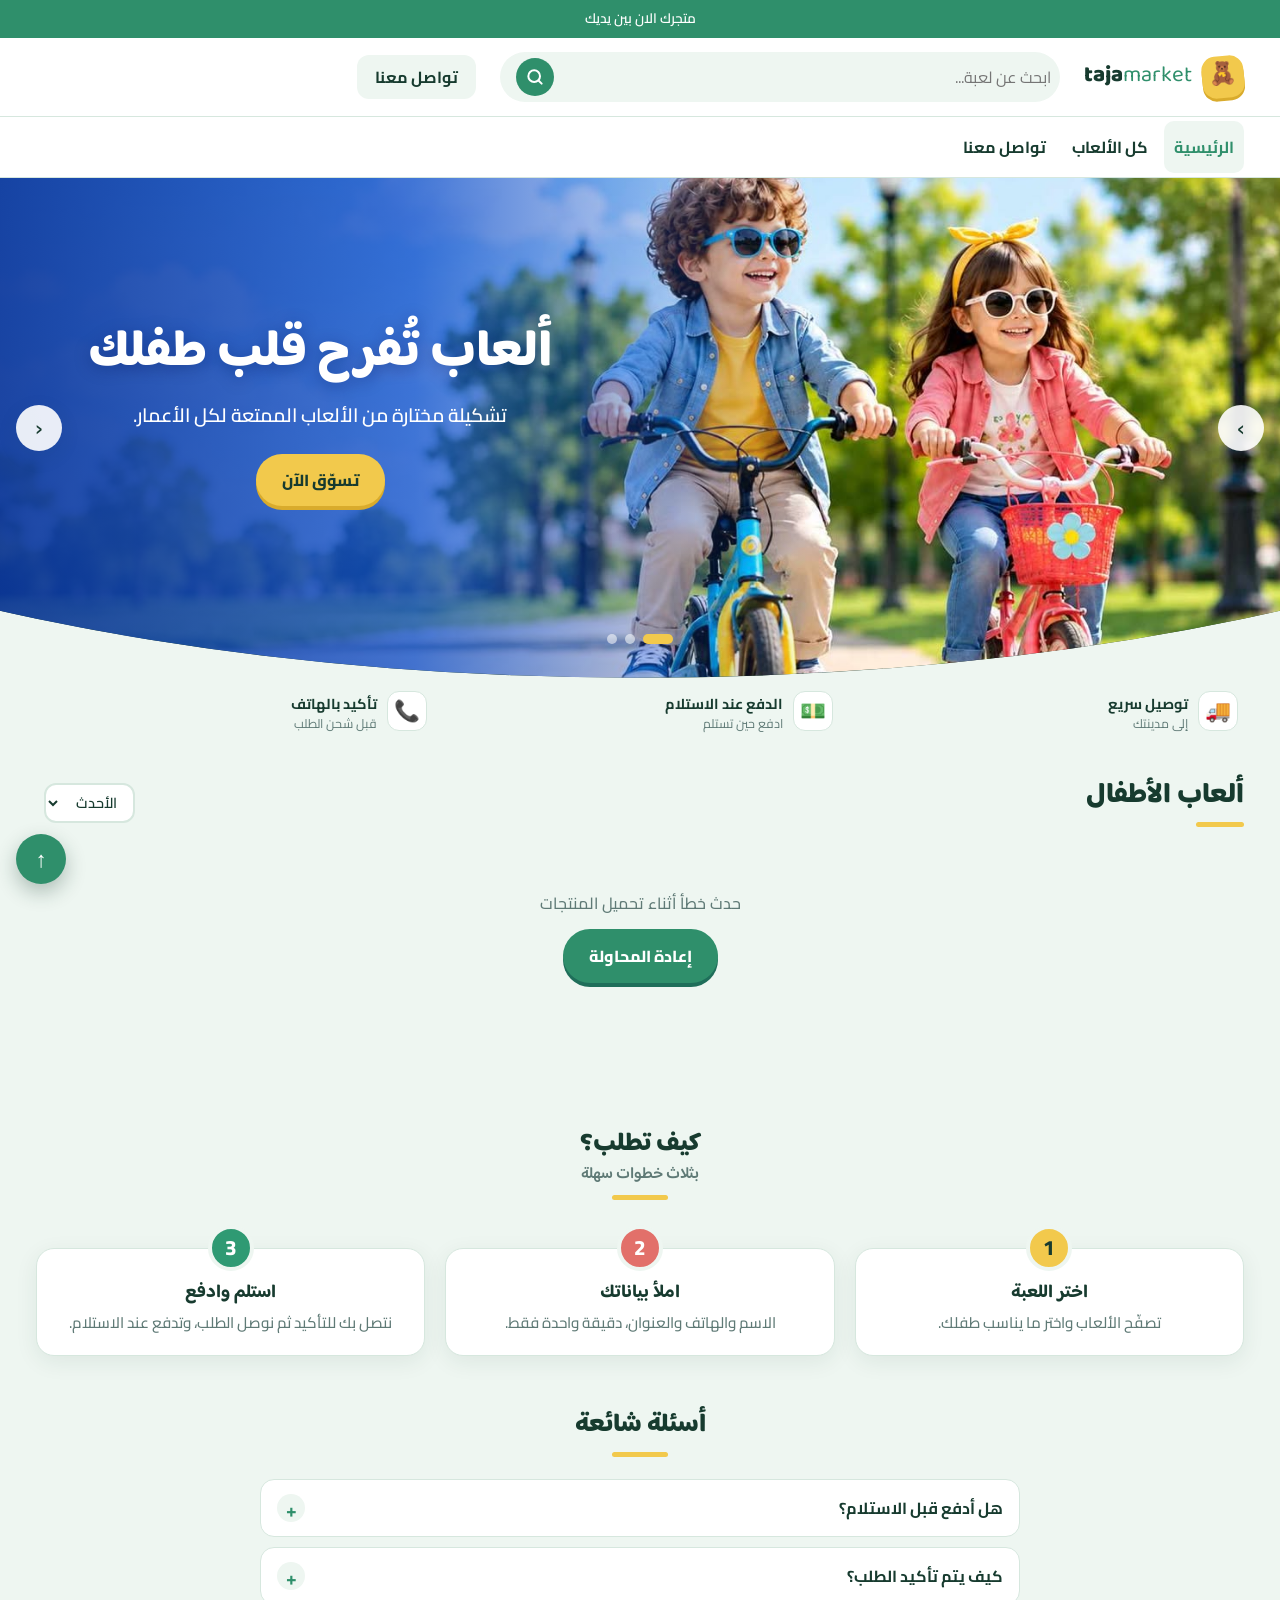
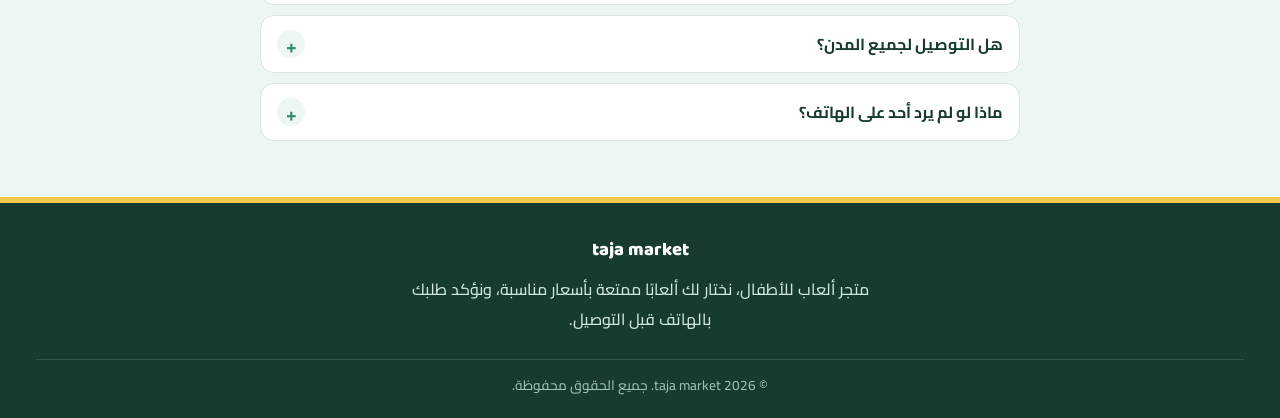
==== taja-market/index.html @ fe3f97b3 "Initial commit" ====
<!DOCTYPE html>
<html lang="ar" dir="rtl">
<head>
  <meta charset="UTF-8">
  <meta name="viewport" content="width=device-width, initial-scale=1, viewport-fit=cover">
  <meta name="theme-color" content="#2f8f6b">
  <link rel="preconnect" href="https://script.google.com">
  <link rel="preconnect" href="https://lh3.googleusercontent.com" crossorigin>
  <link rel="preconnect" href="https://fonts.googleapis.com">
  <link rel="preconnect" href="https://fonts.gstatic.com" crossorigin>
  <link rel="stylesheet" href="https://fonts.googleapis.com/css2?family=Cairo:wght@400;600;700;800&family=Baloo+Bhaijaan+2:wght@500;600;700;800&display=swap">
  <link rel="stylesheet" href="style.css">
  <title>taja market | متجر ألعاب الأطفال، الدفع عند الاستلام</title>
  <meta name="description" content="ألعاب أطفال مختارة بأسعار مناسبة، توصيل لجميع المدن والدفع عند الاستلام مع تأكيد الطلب بالهاتف.">
  <meta property="og:title" content="taja market | متجر ألعاب الأطفال">
  <meta property="og:description" content="ألعاب ممتعة لكل الأعمار، توصيل لجميع المدن والدفع عند الاستلام.">
  <meta property="og:type" content="website">
  <link rel="icon" href="data:image/svg+xml,%3Csvg xmlns=%27http://www.w3.org/2000/svg%27 viewBox=%270 0 100 100%27%3E%3Ctext y=%27.9em%27 font-size=%2790%27%3E🧸%3C/text%3E%3C/svg%3E">
</head>
<body class="">
  <div class="promo">متجرك الان بين يديك </div>
  <header class="site-header" id="siteHeader">
    <div class="wrap hrow">
      <a class="brand" href="index.html" aria-label="taja market"><span class="brand-logo" aria-hidden="true">🧸</span><span dir="ltr">taja<b>market</b></span></a>
      <form class="search" id="searchForm" role="search">
        <input type="search" id="searchInput" placeholder="ابحث عن لعبة..." aria-label="البحث عن لعبة" autocomplete="off" enterkeyhint="search">
        <button type="submit" aria-label="بحث"><svg viewBox="0 0 24 24" width="20" height="20" fill="none" stroke="currentColor" stroke-width="2.4" stroke-linecap="round"><circle cx="11" cy="11" r="7"/><path d="m20 20-3.5-3.5"/></svg></button>
      </form>
      <div class="hactions">
        <a class="hbtn" href="#contact">تواصل معنا</a>
        <button type="button" class="icon-btn" id="menuToggle" aria-label="القائمة" aria-expanded="false" aria-controls="mainNav">☰</button>
      </div>
    </div>
    <nav class="main-nav" id="mainNav" aria-label="القائمة الرئيسية"><div class="wrap">
      <a href="index.html" class="active">الرئيسية</a><a href="index.html#products">كل الألعاب</a><a href="#contact">تواصل معنا</a>
    </div></nav>
  </header>

  <main>
    <section class="slider" id="heroSlider" aria-roledescription="carousel" aria-label="عروض المتجر">
      <article class="slide photo on"><div class="s-bg" style="--g:linear-gradient(160deg,#0e50cb,#1588fb);--img:url('images/slide-1.jpg');--pos:68% 8%"></div>
        <div class="wrap s-body"><h2>ألعاب تُفرح قلب طفلك</h2><p>تشكيلة مختارة من الألعاب الممتعة لكل الأعمار.</p><a class="btn btn-main" href="#products">تسوّق الآن</a></div></article>
      <article class="slide photo"><div class="s-bg" style="--g:linear-gradient(135deg,#0e50cb,#1588fb);--img:url('images/slide-2.jpg');--pos:68% 8%"></div>
        <div class="wrap s-body"><h2>ألعاب بأسعار مناسبة</h2><p>اختر لعبتك المفضلة واطلبها بسهولة قبل نفاد الكمية.</p><a class="btn btn-main" href="#products">اكتشف الألعاب</a></div></article>
      <article class="slide photo"><div class="s-bg" style="--g:linear-gradient(135deg,#1f378d,#0e50cb);--img:url('images/slide-3.jpg');--pos:68% 8%"></div>
        <div class="wrap s-body"><h2>اطلب بسهولة وادفع عند الاستلام</h2><p>نتصل بك لتأكيد الطلب ثم نوصله إلى بابك.</p><a class="btn btn-main" href="#products">ابدأ الطلب</a></div></article>
      <button type="button" class="s-arrow s-next" aria-label="التالي">‹</button>
      <button type="button" class="s-arrow s-prev" aria-label="السابق">›</button>
      <div class="s-dots"></div><div class="s-bar"><span></span></div>
    </section>

    <section class="trust three"><div class="wrap">
      <div class="trust-i"><span>🚚</span><div>توصيل سريع<small>إلى مدينتك</small></div></div>
      <div class="trust-i"><span>💵</span><div>الدفع عند الاستلام<small>ادفع حين تستلم</small></div></div>
      <div class="trust-i"><span>📞</span><div>تأكيد بالهاتف<small>قبل شحن الطلب</small></div></div>
    </div></section>

    <section class="shop" id="products"><div class="wrap">
      <div class="shop-head">
        <h2>ألعاب الأطفال</h2>
        <div class="tools">
          <select class="sort" id="sortSel" aria-label="الترتيب"><option value="new">الأحدث</option><option value="low">الأرخص</option><option value="high">الأغلى</option></select>
          <span class="count" id="shopCount"></span>
        </div>
      </div>
      <div class="grid" id="shopGrid" aria-live="polite"></div>
      <div class="state" id="shopState" hidden></div>
      <div class="more" id="shopMore" hidden><button type="button" class="btn btn-ghost" id="moreBtn">عرض المزيد</button></div>
      <noscript><p class="state">يرجى تفعيل JavaScript لعرض المنتجات.</p></noscript>
    </div></section>

    <section class="how"><div class="wrap">
      <h2 class="sec-title fun">كيف تطلب؟ <span>بثلاث خطوات سهلة</span></h2>
      <div class="how-grid">
        <div class="how-i"><b>1</b><h3 class="fun">اختر اللعبة</h3><p>تصفّح الألعاب واختر ما يناسب طفلك.</p></div>
        <div class="how-i"><b>2</b><h3 class="fun">املأ بياناتك</h3><p>الاسم والهاتف والعنوان، دقيقة واحدة فقط.</p></div>
        <div class="how-i"><b>3</b><h3 class="fun">استلم وادفع</h3><p>نتصل بك للتأكيد ثم نوصل الطلب، وتدفع عند الاستلام.</p></div>
      </div>
    </div></section>

    <section class="faq"><div class="wrap">
      <h2 class="sec-title fun">أسئلة شائعة</h2>
      <div class="faq-list">
        <details><summary>هل أدفع قبل الاستلام؟</summary><p>لا، الدفع يكون عند الاستلام فقط.</p></details>
        <details><summary>كيف يتم تأكيد الطلب؟</summary><p>نتصل بك على رقم الهاتف الذي أدخلته لتأكيد الطلب والعنوان قبل الشحن.</p></details>
        <details><summary>هل التوصيل لجميع المدن؟</summary><p>نعم، نوصل إلى جميع المدن. أدخل مدينتك وعنوانك بوضوح عند الطلب.</p></details>
        <details><summary>ماذا لو لم يرد أحد على الهاتف؟</summary><p>تأكد أن رقمك صحيح وأن هاتفك متاح بعد الطلب، فلا نشحن إلا بعد التأكيد.</p></details>
      </div>
    </div></section>
  </main>

  <footer class="site-footer" id="contact">
    <div class="wrap">
      <div class="f-brand"><h3 class="ftitle" dir="ltr">taja market</h3><p>متجر ألعاب للأطفال، نختار لك ألعابًا ممتعة بأسعار مناسبة، ونؤكد طلبك بالهاتف قبل التوصيل.</p></div>
      <div class="social-bar"><h3 class="ftitle">تابعنا</h3><div class="socials">
        <a data-social="facebook" href="#">فيسبوك</a><a data-social="tiktok" href="#">تيك توك</a><a data-social="instagram" href="#">إنستغرام</a><a data-social="whatsapp" href="#">واتساب</a>
      </div></div>
      <p class="copy">© <span id="year">2026</span> taja market. جميع الحقوق محفوظة.</p>
    </div>
  </footer>

  <script src="script.js" defer></script>
  <script src="index.js" defer></script>
</body>
</html>
---- taja-market/style.css ----
/* taja market — متجر ألعاب أطفال | style.css (ملف واحد للمتجر) */
:root{--ink:#173b2f;--muted:#5f7a76;--blue:#2f8f6b;--blue-d:#1f6e5a;--yellow:#f2c94c;--yellow-d:#d9ab2c;--coral:#e2706a;--mint:#2f9a73;--bg:#eef6f1;--line:#d6e7de;--r:18px;--sh:0 6px 22px rgba(23,59,47,.08)}
*,*::before,*::after{box-sizing:border-box}
html{-webkit-text-size-adjust:100%;scroll-behavior:smooth}
body{margin:0;font-family:"Cairo","Tajawal","Segoe UI",Tahoma,Arial,sans-serif;font-weight:500;line-height:1.75;color:var(--ink);background:var(--bg);overflow-x:hidden;-webkit-tap-highlight-color:transparent}
[hidden]{display:none!important}
a{color:inherit;text-decoration:none}
img{max-width:100%}
button,input,select,textarea{font-family:inherit}
h1,h2,h3{margin:0;line-height:1.35}
:focus-visible{outline:3px solid var(--blue);outline-offset:2px}
.wrap{width:100%;max-width:1240px;margin:0 auto;padding:0 max(16px,env(safe-area-inset-right)) 0 max(16px,env(safe-area-inset-left))}

/* أزرار */
.btn{display:inline-flex;align-items:center;justify-content:center;gap:6px;min-height:48px;padding:10px 24px;border:2px solid transparent;border-radius:14px;font-size:1rem;font-weight:800;cursor:pointer;transition:background .2s,transform .1s,box-shadow .2s,color .2s}
.btn:active{transform:scale(.98)}
.btn:disabled{opacity:.6;cursor:not-allowed}
.btn-main{background:var(--yellow);color:var(--ink);box-shadow:0 4px 0 var(--yellow-d)}
.btn-main:hover:not(:disabled){background:#f6d56b}
.btn-blue{background:var(--blue);color:#fff;box-shadow:0 4px 0 var(--blue-d)}
.btn-ghost{background:#fff;color:var(--ink);border-color:var(--line)}
.btn-ghost:hover{border-color:var(--blue);color:var(--blue)}

/* شريط الإعلان + الهيدر */
.promo{background:var(--blue);color:#fff;text-align:center;font-size:.85rem;font-weight:600;padding:7px 12px}
.site-header{position:sticky;top:0;z-index:50;background:#fff;border-bottom:1px solid var(--line);transition:box-shadow .3s}
.site-header.scrolled{box-shadow:0 8px 24px rgba(23,59,47,.1)}
.hrow{display:flex;flex-wrap:wrap;align-items:center;gap:10px;padding-top:10px;padding-bottom:10px}
.brand{display:flex;align-items:center;gap:10px;font-weight:800;font-size:1.4rem;letter-spacing:-.3px}
.brand-logo{display:grid;place-items:center;width:42px;height:42px;border-radius:14px;background:var(--yellow);color:var(--ink);font-size:1.4rem;box-shadow:0 3px 0 var(--yellow-d);transform:rotate(-6deg)}
.brand b{font-weight:400;color:var(--blue)}
.hactions{display:flex;gap:8px;margin-inline-start:auto}
.icon-btn{width:44px;height:44px;border:1px solid var(--line);border-radius:12px;background:#fff;font-size:1.3rem;color:var(--ink);cursor:pointer}
.hbtn{display:none;align-items:center;min-height:44px;padding:0 18px;border-radius:12px;background:var(--bg);font-weight:700}
.hbtn:hover{background:#dcefe4}
.search{order:3;flex:1 1 100%;display:flex;align-items:center;background:var(--bg);border:2px solid transparent;border-radius:999px;padding:0 5px 0 14px;transition:border-color .2s,background .2s}
.search:focus-within{background:#fff;border-color:var(--blue)}
.search input{flex:1;min-width:0;min-height:46px;border:0;background:none;outline:0;font-size:16px;color:var(--ink)}
.search button{flex:none;width:38px;height:38px;border:0;border-radius:50%;background:var(--blue);color:#fff;cursor:pointer;display:grid;place-items:center}
.main-nav{position:absolute;top:100%;right:0;left:0;background:#fff;border-bottom:1px solid var(--line);box-shadow:0 14px 24px rgba(23,59,47,.1);opacity:0;visibility:hidden;transform:translateY(-8px);transition:opacity .2s,transform .2s,visibility .2s}
.main-nav.open{opacity:1;visibility:visible;transform:none}
.main-nav .wrap{display:flex;flex-direction:column;padding-top:8px;padding-bottom:12px}
.main-nav a{padding:12px 10px;font-weight:700;border-radius:10px}
.main-nav a:hover,.main-nav a.active{background:var(--bg);color:var(--blue)}

/* السلايدر */
.slider{position:relative;height:clamp(300px,52vw,500px);overflow:hidden;background:var(--ink);isolation:isolate}
.slide{position:absolute;inset:0;opacity:0;visibility:hidden;transition:opacity .9s,visibility .9s}
.slide.on{opacity:1;visibility:visible;z-index:1}
.s-bg{position:absolute;inset:0;background:var(--img),var(--g);background-size:cover;background-position:var(--pos,center)}
.slide.on .s-bg{animation:zoom 7s ease-out forwards}
@keyframes zoom{from{transform:scale(1)}to{transform:scale(1.1)}}
.s-bg::after{content:"";position:absolute;inset:0;background:radial-gradient(circle at 12% 20%,rgba(255,255,255,.25) 0 60px,transparent 61px),radial-gradient(circle at 85% 75%,rgba(255,255,255,.18) 0 110px,transparent 111px),radial-gradient(circle at 70% 18%,rgba(255,255,255,.2) 0 36px,transparent 37px)}
.s-body{position:relative;z-index:2;height:100%;display:flex;flex-direction:column;justify-content:center;align-items:flex-start;color:#fff}
.s-body h2{font-size:clamp(1.7rem,5vw,3.2rem);font-weight:800;max-width:15ch;text-shadow:0 3px 14px rgba(0,0,0,.18)}
.s-body p{margin:10px 0 22px;font-size:clamp(1rem,2vw,1.2rem);max-width:40ch}
.s-body>*{opacity:0;transform:translateY(24px)}
.slide.on .s-body>*{animation:rise .8s cubic-bezier(.2,.7,.2,1) forwards}
.slide.on .s-body>:nth-child(2){animation-delay:.15s}.slide.on .s-body>:nth-child(3){animation-delay:.3s}
@keyframes rise{to{opacity:1;transform:none}}
.s-arrow{position:absolute;top:50%;z-index:5;transform:translateY(-50%);width:46px;height:46px;border-radius:50%;border:0;background:rgba(255,255,255,.9);color:var(--ink);font-size:1.6rem;line-height:1;cursor:pointer;box-shadow:var(--sh)}
.s-arrow:hover{background:var(--yellow)}
.s-next{left:16px}.s-prev{right:16px}
.s-dots{position:absolute;bottom:18px;left:50%;transform:translateX(-50%);z-index:5;display:flex;gap:8px}
.s-dots button{width:10px;height:10px;padding:0;border:0;border-radius:99px;background:rgba(255,255,255,.55);cursor:pointer;transition:width .3s,background .3s}
.s-dots button.on{width:30px;background:var(--yellow)}
.s-bar{position:absolute;inset-inline:0;bottom:0;height:4px;z-index:5;background:rgba(255,255,255,.2)}
.s-bar span{display:block;height:100%;width:0;float:right;background:var(--yellow)}
.s-bar.run span{animation:prog var(--dur,6s) linear forwards}
@keyframes prog{to{width:100%}}

/* شريط الثقة */
.trust{background:#fff;border-bottom:1px solid var(--line)}
.trust .wrap{display:grid;grid-template-columns:repeat(2,1fr);gap:0}
.trust-i{display:flex;align-items:center;gap:10px;padding:14px 6px;font-size:.9rem;font-weight:700}
.trust-i span{display:grid;place-items:center;flex:none;width:40px;height:40px;border-radius:12px;background:var(--bg);font-size:1.3rem}
.trust-i small{display:block;font-weight:400;color:var(--muted);font-size:.78rem;line-height:1.3}

/* المنتجات */
.shop{padding:32px 0 56px;scroll-margin-top:110px}
.shop-head{display:flex;flex-wrap:wrap;align-items:center;justify-content:space-between;gap:12px;margin-bottom:18px}
.shop-head h2{font-size:1.6rem;font-weight:800}
.shop-head h2::after{content:"";display:block;width:48px;height:5px;margin-top:6px;border-radius:5px;background:var(--yellow)}
.tools{display:flex;flex-wrap:wrap;align-items:center;gap:8px}
.chips{display:flex;gap:8px;overflow-x:auto;scrollbar-width:none;padding:2px 0}
.chips::-webkit-scrollbar{display:none}
.chip{flex:none;min-height:40px;padding:0 18px;border:2px solid var(--line);border-radius:999px;background:#fff;color:var(--ink);font-weight:700;cursor:pointer;transition:all .2s}
.chip:hover{border-color:var(--blue)}
.chip.on{background:var(--blue);border-color:var(--blue);color:#fff}
.sort{min-height:40px;padding:0 12px;border:2px solid var(--line);border-radius:12px;background:#fff;color:var(--ink);font-weight:600;font-size:.9rem}
.count{font-size:.9rem;color:var(--muted)}
.grid{display:grid;grid-template-columns:repeat(2,minmax(0,1fr));gap:12px}
.card{position:relative;display:flex;flex-direction:column;min-width:0;overflow:hidden;background:#fff;border:1px solid var(--line);border-radius:var(--r);transition:transform .3s cubic-bezier(.2,.7,.2,1),box-shadow .3s,border-color .3s}
.card-img{position:relative;display:block;aspect-ratio:1/1;background:#fff;overflow:hidden}
.card-img img{width:100%;height:100%;object-fit:contain;padding:8px;transition:transform .5s}
.card-img.no-img{display:grid;place-items:center;background:var(--bg)}
.card-img.no-img::before{content:"🧸";font-size:3rem;opacity:.5}
.badge{position:absolute;top:10px;right:10px;padding:3px 11px;border-radius:999px;font-size:.78rem;font-weight:800;color:#fff;background:var(--coral);box-shadow:0 3px 8px rgba(226,112,106,.35)}
.badge.low{top:auto;bottom:10px;background:var(--yellow);color:var(--ink);box-shadow:none}
.card.out .card-img img{opacity:.45}
.card.out .card-img::after{content:"نفد المخزون";position:absolute;inset:auto 0 12px;margin:auto;width:max-content;padding:4px 16px;border-radius:999px;background:var(--ink);color:#fff;font-size:.82rem;font-weight:700}
.card-body{display:flex;flex:1;flex-direction:column;gap:6px;padding:12px 14px 14px;border-top:1px solid var(--line)}
.card-name{min-height:2.9em;font-size:.98rem;font-weight:700;line-height:1.45;display:-webkit-box;-webkit-line-clamp:2;-webkit-box-orient:vertical;overflow:hidden}
.card-price{display:flex;flex-wrap:wrap;align-items:baseline;gap:2px 8px}
.card-price b{font-size:1.2rem;font-weight:800;color:var(--blue)}
.card-price s{font-size:.85rem;color:var(--muted)}
.card-save{font-size:.8rem;font-weight:700;color:var(--mint)}
.card-btn{margin-top:auto;min-height:44px;font-size:.95rem}
.state{padding:44px 12px;text-align:center;color:var(--muted)}
.more{margin-top:24px;text-align:center}
.skel{pointer-events:none}
.skel .card-img,.skel i{background:linear-gradient(90deg,#e6f0ea 25%,#f4f9f6 40%,#e6f0ea 65%);background-size:400% 100%;animation:sh 1.4s ease infinite}
.skel i{display:block;height:14px;border-radius:7px;margin:4px 0}
@keyframes sh{0%{background-position:100% 0}100%{background-position:0 0}}

/* الفوتر */
.site-footer{background:var(--ink);color:#cfe6dc;padding:36px 0 calc(20px + env(safe-area-inset-bottom,0px));border-top:6px solid var(--yellow)}
.fgrid{display:grid;gap:24px}
.ftitle{margin:0 0 10px;color:#fff;font-size:1.15rem;font-weight:800}
.fgrid p{margin:0;max-width:460px}
.socials{display:flex;flex-wrap:wrap;gap:10px}
.socials a{display:inline-flex;align-items:center;min-height:42px;padding:0 18px;border:1px solid #3f6b5c;border-radius:999px;color:#fff;font-weight:600}
.socials a:hover{background:var(--yellow);border-color:var(--yellow);color:var(--ink)}
.copy{margin:24px 0 0;padding-top:14px;border-top:1px solid #2d5a4b;text-align:center;font-size:.85rem;color:#9cc2b3}
.fab{position:fixed;left:16px;bottom:calc(16px + env(safe-area-inset-bottom,0px));z-index:40;display:flex;flex-direction:column;gap:10px}
.fab a,.fab button{display:grid;place-items:center;width:50px;height:50px;border:0;border-radius:50%;color:#fff;font-size:1.4rem;cursor:pointer;box-shadow:0 8px 20px rgba(23,59,47,.3)}
.fab .wa{background:#25d366}
.fab .up{background:var(--blue);opacity:0;visibility:hidden;transform:translateY(10px);transition:opacity .2s,transform .2s,visibility .2s}
.fab .up.show{opacity:1;visibility:visible;transform:none}

/* صفحة المنتج */
.back{display:inline-flex;align-items:center;min-height:44px;padding:0 16px;border:1px solid var(--line);border-radius:12px;font-weight:700;background:#fff;margin-inline-start:auto}
.ppage{padding-top:16px;padding-bottom:56px}
.crumbs{display:none;gap:8px;margin-bottom:14px;font-size:.88rem;color:var(--muted)}
.crumbs a:hover{color:var(--blue)}
.pview{display:grid;gap:16px}
.box{padding:18px;background:#fff;border:1px solid var(--line);border-radius:var(--r)}
.box h2{margin-bottom:12px;font-size:1.15rem;font-weight:800}
.gal{overflow:hidden;background:#fff;border:1px solid var(--line);border-radius:var(--r)}
.gtrack{display:flex;overflow-x:auto;scroll-snap-type:x mandatory;scrollbar-width:none;overscroll-behavior-x:contain}
.gtrack::-webkit-scrollbar{display:none}
.gslide{flex:0 0 100%;aspect-ratio:1/1;scroll-snap-align:center;display:grid;place-items:center}
.gslide img{width:100%;height:100%;object-fit:contain}
.gdots{display:flex;justify-content:center;gap:6px;padding:10px}
.gdots i{width:8px;height:8px;border-radius:99px;background:var(--line);transition:width .2s,background .2s}
.gdots i.on{width:24px;background:var(--blue)}
.gthumbs{display:none;gap:8px;padding:0 12px 12px;overflow-x:auto}
.gthumb{flex:none;width:64px;height:64px;padding:0;overflow:hidden;border:2px solid var(--line);border-radius:12px;background:#fff;cursor:pointer;opacity:.7}
.gthumb.on{border-color:var(--blue);opacity:1}
.gthumb img{width:100%;height:100%;object-fit:cover}
.ptitle{font-size:1.4rem;font-weight:800;margin-bottom:10px}
.pp{display:flex;flex-wrap:wrap;align-items:center;gap:6px 12px}
.pnow{font-size:2rem;font-weight:800;color:var(--blue)}
.pwas{color:var(--muted);text-decoration:line-through}
.poff{padding:3px 12px;border-radius:999px;background:var(--coral);color:#fff;font-size:.85rem;font-weight:800}
.psave{margin:6px 0 0;font-weight:700;color:var(--mint)}
.pmeta{display:flex;flex-wrap:wrap;align-items:center;gap:8px 12px;margin-top:14px;padding-top:14px;border-top:1px solid var(--line)}
.pill{padding:4px 14px;border-radius:999px;font-size:.85rem;font-weight:700}
.pill.in{background:#e3f8f0;color:#0f8f68}.pill.no{background:#ffe9ec;color:#d63a4f}
.pdesc{line-height:1.95;overflow-wrap:anywhere}
.pdesc p{margin:0 0 12px}
.pdesc img{display:block;width:100%;max-width:560px;margin:10px auto;border-radius:14px}
.obox{background:#fffbea;border-color:#ffe9a3;scroll-margin-top:140px}
.obox.flash{animation:flash 1.4s ease}
@keyframes flash{0%,100%{box-shadow:0 0 0 0 rgba(242,201,76,0)}30%{box-shadow:0 0 0 8px rgba(242,201,76,.55)}}
.steps{display:grid;grid-template-columns:repeat(3,1fr);gap:8px;margin:0 0 16px;padding:0;list-style:none;counter-reset:s}
.steps li{counter-increment:s;text-align:center;font-size:.78rem;color:var(--muted);line-height:1.4}
.steps li::before{content:counter(s);display:grid;place-items:center;width:28px;height:28px;margin:0 auto 4px;border-radius:50%;background:var(--yellow);color:var(--ink);font-weight:800}
.fld{margin-bottom:14px}
.fld label{display:block;margin-bottom:6px;font-weight:700;font-size:.95rem}
.fld label b{color:var(--coral)}
.fld input,.fld textarea{width:100%;min-height:48px;padding:10px 14px;font-size:16px;color:var(--ink);background:#fff;border:2px solid var(--line);border-radius:12px;outline:0;transition:border-color .2s,box-shadow .2s}
.fld textarea{min-height:76px;resize:vertical}
.fld input:focus,.fld textarea:focus{border-color:var(--blue);box-shadow:0 0 0 3px rgba(47,143,107,.15)}
.fld .bad{border-color:var(--coral)}
.fld input[type=tel]{direction:ltr;text-align:right}
.ferr{display:block;margin-top:4px;font-size:.82rem;color:var(--coral)}
.ferr:empty{display:none}
.qty{display:flex;align-items:center;gap:8px}
.qty button{width:48px;height:48px;border:2px solid var(--line);border-radius:12px;background:#fff;font-size:1.5rem;color:var(--ink);cursor:pointer}
.qty input{width:80px;text-align:center;font-weight:800}
.tot{display:flex;align-items:center;justify-content:space-between;margin:16px 0 12px;padding:12px 14px;background:#fff;border:2px dashed var(--yellow-d);border-radius:12px}
.tot strong{font-size:1.3rem;color:var(--blue)}
.omsg{margin-bottom:12px;padding:10px 14px;border-radius:12px;font-weight:600}
.omsg.err{background:#ffe9ec;color:#d63a4f}
.sub{width:100%;min-height:54px;font-size:1.1rem}
.related{padding-top:24px}
.related h2{margin-bottom:14px;font-size:1.3rem;font-weight:800}


/* ===== خط مرح للأطفال (Baloo Bhaijaan 2) ===== */
.fun{font-family:"Baloo Bhaijaan 2","Cairo","Tajawal","Segoe UI",Tahoma,sans-serif}
.ptitle{line-height:1.5}

/* زر "اطلب الآن" + مزايا */
.cta{width:100%;min-height:54px;margin-top:16px;font-size:1.1rem}
.perks{display:grid;gap:6px;margin:14px 0 0;padding:0;list-style:none;font-size:.9rem;font-weight:600;color:var(--muted)}

/* وصف اللعبة */
.pdesc-box{background:linear-gradient(180deg,#fff,#f3f9f5);border:2px dashed #bfdccb}
.pdesc-box h2{display:flex;align-items:center;gap:12px;font-size:1.45rem;color:var(--blue)}
.pdesc-box h2::after{content:"";flex:1;height:5px;border-radius:5px;background:repeating-linear-gradient(90deg,var(--yellow) 0 14px,var(--coral) 14px 28px,var(--mint) 28px 42px,var(--blue) 42px 56px)}
.pdesc-box .pdesc{max-width:780px;margin-inline:auto;font-size:1.1rem;font-weight:500;line-height:2.05;color:#1f4a3b}
.pdesc ul{display:grid;gap:8px;margin:0 0 16px;padding:0;list-style:none}
.pdesc li{position:relative;padding:8px 46px 8px 14px;background:#fff;border:1px solid var(--line);border-radius:14px}
.pdesc li::before{content:"⭐";position:absolute;right:14px;top:8px}
.pdesc img{border:4px solid #fff;box-shadow:var(--sh)}
.pdesc-box .cta{display:flex;max-width:780px;margin:20px auto 0}

/* شريط الطلب السفلي (الجوال فقط) */
.sticky-cta{position:fixed;right:0;left:0;bottom:0;z-index:45;display:flex;align-items:center;justify-content:space-between;gap:12px;padding:10px 16px calc(10px + env(safe-area-inset-bottom,0px));background:#fff;border-top:1px solid var(--line);box-shadow:0 -8px 24px rgba(23,59,47,.12);transform:translateY(110%);visibility:hidden;transition:transform .25s,visibility .25s}
.sticky-cta.show{transform:none;visibility:visible}
.sticky-cta small{display:block;font-size:.78rem;line-height:1.2;color:var(--muted)}
.sticky-cta strong{font-size:1.2rem;font-weight:800;color:var(--blue)}
.sticky-cta .btn{flex:1;max-width:230px;min-height:48px}
@media(max-width:899px){
  .has-cta .site-footer{padding-bottom:calc(88px + env(safe-area-inset-bottom,0px))}
  .has-cta .fab{bottom:calc(88px + env(safe-area-inset-bottom,0px))}
}
@media(min-width:900px){.sticky-cta{display:none}.pmain .cta{max-width:420px}}


/* ===== الصفحة الرئيسية: عناوين مرحة + كيف تطلب + أسئلة شائعة ===== */
h1,h2,.ftitle,.brand,.sec-title{font-family:"Baloo Bhaijaan 2","Cairo","Tajawal","Segoe UI",Tahoma,sans-serif;letter-spacing:0}
.card-name,.box h2.plain{font-family:"Cairo","Tajawal",Tahoma,sans-serif}
.how,.faq{padding:44px 0 8px}
.faq{padding-bottom:56px}
.sec-title{margin-bottom:22px;font-size:1.6rem;font-weight:800;text-align:center}
.sec-title span{display:block;margin-top:2px;font-size:1rem;font-weight:600;color:var(--muted)}
.sec-title::after{content:"";display:block;width:56px;height:5px;margin:10px auto 0;border-radius:5px;background:var(--yellow)}
.how-grid{display:grid;gap:14px}
.how-i{position:relative;padding:22px 18px 18px;text-align:center;background:#fff;border:1px solid var(--line);border-radius:var(--r);box-shadow:var(--sh)}
.how-i b{display:grid;place-items:center;width:46px;height:46px;margin:-46px auto 10px;border:4px solid var(--bg);border-radius:50%;background:var(--yellow);font-size:1.3rem;font-weight:800}
.how-i:nth-child(2) b{background:var(--coral);color:#fff}.how-i:nth-child(3) b{background:var(--mint);color:#fff}
.how-i h3{margin-bottom:4px;font-size:1.15rem}.how-i p{margin:0;color:var(--muted);font-size:.95rem}
.how-grid{padding-top:26px}
.faq-list{display:grid;gap:10px;max-width:760px;margin:0 auto}
.faq details{background:#fff;border:1px solid var(--line);border-radius:14px;overflow:hidden}
.faq summary{display:flex;align-items:center;justify-content:space-between;gap:12px;padding:14px 16px;font-weight:700;cursor:pointer;list-style:none}
.faq summary::-webkit-details-marker{display:none}
.faq summary::after{content:"+";flex:none;display:grid;place-items:center;width:28px;height:28px;border-radius:50%;background:var(--bg);color:var(--blue);font-size:1.2rem;transition:transform .2s}
.faq details[open] summary::after{content:"−";background:var(--yellow);color:var(--ink)}
.faq details p{margin:0;padding:0 16px 14px;color:var(--muted)}
@media(min-width:640px){.how-grid{grid-template-columns:repeat(3,1fr);gap:20px}}

/* صفحة الشكر */
.thanks{max-width:520px;margin:32px auto 56px;padding:32px 20px;text-align:center;background:#fff;border:1px solid var(--line);border-radius:24px;box-shadow:var(--sh)}
.check{width:92px;height:92px;margin:0 auto 14px;border-radius:50%;background:#e3f8f0;display:grid;place-items:center;font-size:2.8rem;animation:pop .5s cubic-bezier(.2,1.4,.4,1)}
@keyframes pop{from{transform:scale(.4);opacity:0}}
.thanks h1{font-size:1.6rem;font-weight:800}
.thanks p{color:var(--muted);margin:10px 0 0}
.tsum{margin:20px 0 0;padding:4px 16px;text-align:right;background:#fffbea;border:1px solid #ffe9a3;border-radius:14px}
.tsum div{display:flex;justify-content:space-between;gap:16px;padding:10px 0;border-bottom:1px solid #fff0bd}
.tsum div:last-child{border:0}
.tsum dt{color:var(--muted);font-size:.9rem}.tsum dd{margin:0;font-weight:800;text-align:left}

/* تابلت وكمبيوتر */
@media(min-width:640px){
  .grid{grid-template-columns:repeat(3,minmax(0,1fr));gap:16px}
  .trust .wrap{grid-template-columns:repeat(4,1fr)}
  .fgrid{grid-template-columns:1.6fr 1fr}
  .crumbs{display:flex}
}
@media(min-width:900px){
  .hrow{flex-wrap:nowrap;gap:24px;padding-top:14px;padding-bottom:14px}
  .search{order:0;flex:1;max-width:560px}
  .hactions{margin-inline-start:0}.hbtn{display:inline-flex}.icon-btn{display:none}
  .main-nav{position:static;opacity:1;visibility:visible;transform:none;box-shadow:none;border:0;border-top:1px solid var(--line);transition:none}
  .main-nav .wrap{flex-direction:row;gap:6px;padding-top:4px;padding-bottom:4px}
  .pview{grid-template-columns:minmax(0,1fr) minmax(0,1fr);grid-template-areas:"gal main" "gal order" "desc desc";gap:20px 40px;align-items:start}
  .gal{grid-area:gal;position:sticky;top:130px}.pmain{grid-area:main}.obox{grid-area:order}.pdesc-box{grid-area:desc}
  .gdots{display:none}.gthumbs{display:flex}
  .ptitle{font-size:1.8rem}
}
@media(min-width:1024px){.grid{grid-template-columns:repeat(4,minmax(0,1fr));gap:20px}}
@media(hover:hover){
  .card:hover{transform:translateY(-6px);box-shadow:0 18px 38px rgba(23,59,47,.14);border-color:#cfd8f7}
  .card:hover .card-img img{transform:scale(1.07)}
}
@media(prefers-reduced-motion:reduce){*{animation:none!important;transition:none!important;scroll-behavior:auto!important}.s-body>*{opacity:1;transform:none}}

/* ===== التصميم الجديد: غابة لطيفة ===== */
.slider{clip-path:ellipse(100% 100% at 50% 0);margin-bottom:-1px}
.s-body{align-items:center;text-align:center;padding-bottom:28px}
.s-body h2{max-width:18ch;margin-inline:auto;font-weight:800;line-height:1.3}
.s-body p{margin-inline:auto;font-weight:600;line-height:1.8;opacity:.95}
.s-dots{bottom:34px}.s-bar{display:none}
.trust{margin-top:-1px;background:transparent;border-bottom:0}
.trust-i{justify-content:flex-start}
.trust-i span{background:#fff;border:1px solid var(--line)}
.shop-head h2{font-size:1.75rem}
.card{border-radius:22px;border-color:transparent;box-shadow:0 6px 18px rgba(23,59,47,.07)}
.card:hover{transform:translateY(-4px);box-shadow:0 14px 30px rgba(23,59,47,.13)}
.card-body{border-top:0}
.card-name{font-weight:700}
.btn{border-radius:99px}

/* الفوتر: مواقع التواصل في الأسفل */
.site-footer{text-align:center}
.f-brand p{margin:0 auto;max-width:460px;line-height:1.9}
.social-bar{margin-top:22px;padding-top:18px;border-top:1px solid #2d5a4b}
.socials{justify-content:center}
.badge,.poff{direction:ltr;unicode-bidi:isolate}

/* ===== السلايدر بهوية اللوغو (أزرق + ذهبي) ===== */
.slide.photo .s-bg::after{background:linear-gradient(90deg,rgba(10,52,150,.95) 0,rgba(14,80,203,.78) 34%,rgba(14,80,203,0) 62%)}
.slide.photo .s-body{max-width:none;width:100%;padding:0 56% 28px 6%;align-items:center}
.slide.photo .s-body h2{text-shadow:0 3px 16px rgba(5,25,90,.35)}
.slide.brand .s-bg::after{background:radial-gradient(circle at 12% 22%,rgba(253,190,23,.35) 0 70px,transparent 71px),radial-gradient(circle at 88% 72%,rgba(253,190,23,.28) 0 120px,transparent 121px),radial-gradient(circle at 72% 18%,rgba(255,255,255,.18) 0 38px,transparent 39px)}
@media(max-width:699px){
  .slide.photo .s-bg::after{background:linear-gradient(180deg,rgba(10,52,150,.1) 0,rgba(10,52,150,.55) 45%,rgba(10,52,150,.92) 100%)}
  .slide.photo .s-body{padding:0 16px 40px;justify-content:flex-end}
  .slide.photo .s-body p{display:none}
}

/* شريط الثقة بثلاثة عناصر */
.trust.three .wrap{grid-template-columns:repeat(3,1fr);gap:8px}
@media(max-width:699px){
  .trust.three .trust-i{flex-direction:column;justify-content:flex-start;text-align:center;gap:6px;padding:14px 4px;font-size:.8rem}
}
@media(min-width:900px){.trust.three .wrap{grid-template-columns:repeat(3,1fr)}}

/* ===== بطاقة المنتج الاحترافية ===== */
.card{container-type:inline-size;border-radius:20px;border:1px solid var(--line);box-shadow:0 2px 10px rgba(23,59,47,.05)}
.card:hover{transform:translateY(-3px);box-shadow:0 12px 28px rgba(23,59,47,.12);border-color:#bfdccb}
.card:hover .card-img img{transform:scale(1.04)}
.card-img{background:#f4f9f6}
.card-body{gap:8px;padding:14px 16px 16px}
.card-top{display:flex;flex-direction:column;gap:4px}
.card-name{flex:1;min-width:0;min-height:0;font-size:1rem;font-weight:800;line-height:1.5}
.card-name a{color:var(--ink)}
.card-price{display:flex;flex-direction:column;align-items:flex-start;gap:0;flex:none}
.card-price b{font-size:1.1rem;white-space:nowrap}
.card-price s{font-size:.8rem}
.card-desc{display:-webkit-box;-webkit-line-clamp:2;-webkit-box-orient:vertical;overflow:hidden;margin:0;font-size:.86rem;line-height:1.75;color:var(--muted)}
.card-save{margin-top:-2px}
@container (min-width:215px){
  .card-top{flex-direction:row;align-items:flex-start;justify-content:space-between;gap:12px}
  .card-price{align-items:flex-end}
}
/* زر اطلب الآن: أخضر مع هوفر خفيف */
.card-btn{margin-top:auto;min-height:44px;background:#2f8f6b;color:#fff;border-color:#2f8f6b;box-shadow:none;font-size:.95rem}
.card-btn:hover{background:#287d5e;border-color:#287d5e;box-shadow:0 6px 14px rgba(47,143,107,.25)}
.card-btn:active{transform:scale(.98)}
.card.out .card-btn{background:#fff;color:var(--ink);border-color:var(--line)}
.card.out .card-btn:hover{background:#f4f9f6;box-shadow:none}

/* ===================================================================
   راحة العين على الهاتف: بطاقة بسطر واحد (الاسم + السعر) وسلايدر مريح
   =================================================================== */
html{-webkit-text-size-adjust:100%;text-size-adjust:100%}
body{font-size:16px}

/* البطاقة: الاسم والسعر دائمًا في نفس السطر، والوصف تحتهما */
.card-top{flex-direction:row!important;align-items:flex-start;justify-content:space-between;gap:10px}
.card-price{align-items:flex-end;text-align:left}
.card-name{font-size:.98rem}
.card-desc{-webkit-line-clamp:2}

/* الشبكة: عمودان على التابلت، 3 ثم 4 على الشاشات الكبيرة */
@media(min-width:640px){.grid{grid-template-columns:repeat(2,minmax(0,1fr));gap:16px}}
@media(min-width:900px){.grid{grid-template-columns:repeat(3,minmax(0,1fr));gap:18px}}
@media(min-width:1180px){.grid{grid-template-columns:repeat(4,minmax(0,1fr));gap:20px}}

/* الهاتف: بطاقة عمودية بعرض الشاشة (الاسم والسعر في سطر واحد بشكل مريح) */
@media(max-width:639px){
  .grid{grid-template-columns:1fr;gap:14px}
  .card{border-radius:20px}
  .card:hover{transform:none}
  .card-img{aspect-ratio:4/3}
  .card-body{gap:8px;padding:14px 16px 16px}
  .card-name{font-size:1rem}
  .card-price b{font-size:1.1rem}
  .card-desc{font-size:.88rem}
  .card-btn{min-height:46px;font-size:.98rem}
}

/* السلايدر على الهاتف: صورة واضحة في الأعلى ونص مريح فوق تدرّج داكن */
@media(max-width:699px){
  .slider{height:340px;clip-path:none;margin-bottom:0}
  .s-arrow{display:none}
  .s-dots{bottom:12px}
  .slide.photo .s-bg::after{background:linear-gradient(180deg,rgba(8,40,120,0) 0,rgba(8,40,120,0) 36%,rgba(8,40,120,.86) 70%,rgba(8,40,120,.96) 100%)}
  .slide.photo .s-body{padding:0 20px 40px;justify-content:flex-end}
  .s-body h2{font-size:1.5rem;line-height:1.4;max-width:none}
  .s-body .btn{min-height:42px;padding:8px 24px;font-size:.95rem;margin-top:12px}
  .slide.photo .s-body p{display:none}
  .trust{margin-top:0}
}
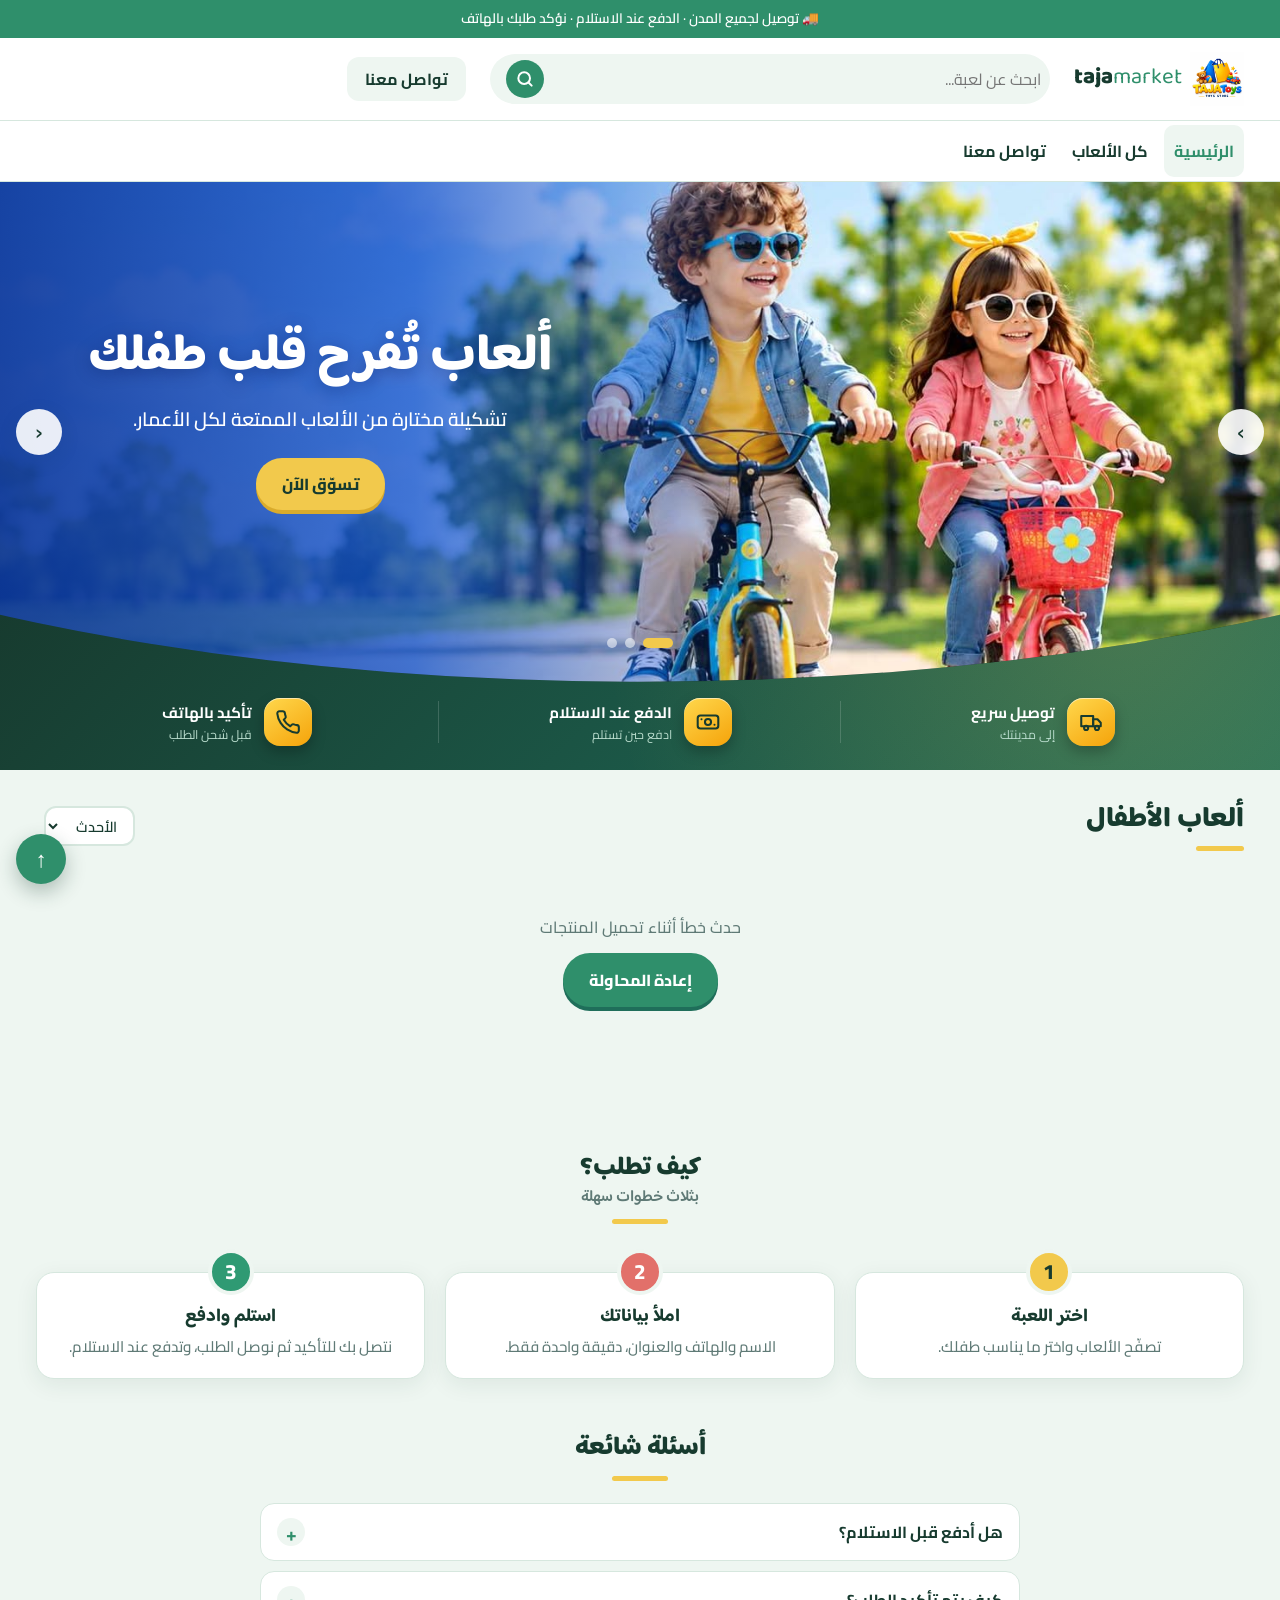
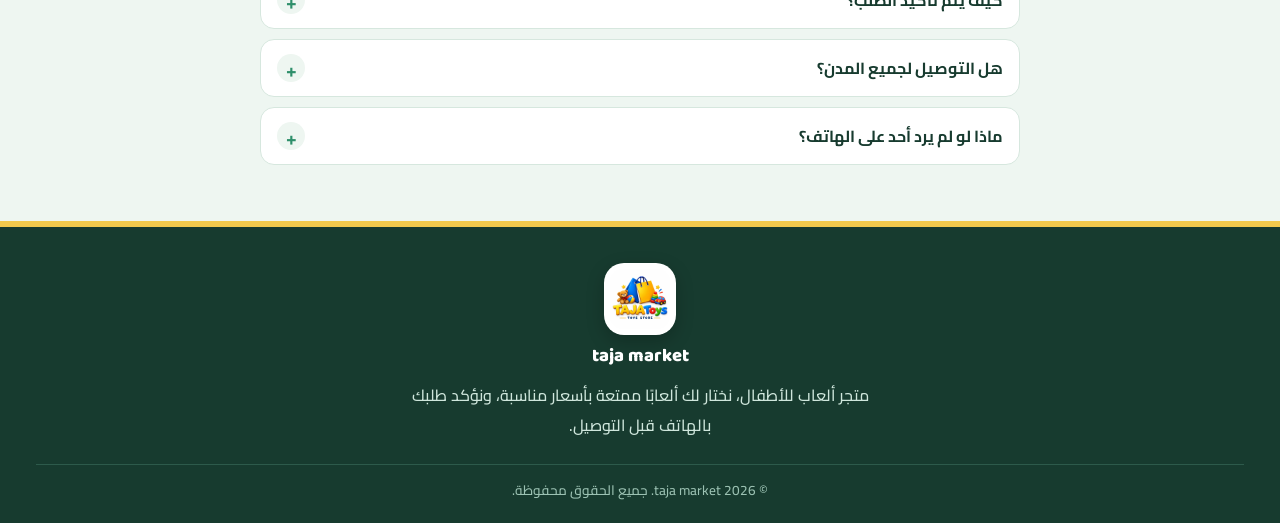
==== commit fa085f33: "Update TajaToys store" ====
--- a/taja-market/index.html
+++ b/taja-market/index.html
@@ -15,13 +15,13 @@
   <meta property="og:title" content="taja market | متجر ألعاب الأطفال">
   <meta property="og:description" content="ألعاب ممتعة لكل الأعمار، توصيل لجميع المدن والدفع عند الاستلام.">
   <meta property="og:type" content="website">
-  <link rel="icon" href="data:image/svg+xml,%3Csvg xmlns=%27http://www.w3.org/2000/svg%27 viewBox=%270 0 100 100%27%3E%3Ctext y=%27.9em%27 font-size=%2790%27%3E🧸%3C/text%3E%3C/svg%3E">
+  <link rel="icon" type="image/png" href="images/favicon.png">
 </head>
 <body class="">
-  <div class="promo">متجرك الان بين يديك </div>
+  <div class="promo">🚚 توصيل لجميع المدن · الدفع عند الاستلام · نؤكد طلبك بالهاتف</div>
   <header class="site-header" id="siteHeader">
     <div class="wrap hrow">
-      <a class="brand" href="index.html" aria-label="taja market"><span class="brand-logo" aria-hidden="true">🧸</span><span dir="ltr">taja<b>market</b></span></a>
+      <a class="brand" href="index.html" aria-label="taja market"><img class="brand-img" src="images/logo.png" alt="" width="54" height="54"><span dir="ltr">taja<b>market</b></span></a>
       <form class="search" id="searchForm" role="search">
         <input type="search" id="searchInput" placeholder="ابحث عن لعبة..." aria-label="البحث عن لعبة" autocomplete="off" enterkeyhint="search">
         <button type="submit" aria-label="بحث"><svg viewBox="0 0 24 24" width="20" height="20" fill="none" stroke="currentColor" stroke-width="2.4" stroke-linecap="round"><circle cx="11" cy="11" r="7"/><path d="m20 20-3.5-3.5"/></svg></button>
@@ -49,10 +49,10 @@
       <div class="s-dots"></div><div class="s-bar"><span></span></div>
     </section>
 
-    <section class="trust three"><div class="wrap">
-      <div class="trust-i"><span>🚚</span><div>توصيل سريع<small>إلى مدينتك</small></div></div>
-      <div class="trust-i"><span>💵</span><div>الدفع عند الاستلام<small>ادفع حين تستلم</small></div></div>
-      <div class="trust-i"><span>📞</span><div>تأكيد بالهاتف<small>قبل شحن الطلب</small></div></div>
+    <section class="trust three" aria-label="مزايا المتجر"><div class="wrap">
+      <div class="trust-i"><span class="ti"><svg viewBox="0 0 24 24" aria-hidden="true"><path d="M3 6.5h11v9.5H3z"/><path d="M14 9.5h4l3 3.2V16h-7z"/><circle cx="7.5" cy="17.5" r="1.9"/><circle cx="17.5" cy="17.5" r="1.9"/></svg></span><div>توصيل سريع<small>إلى مدينتك</small></div></div>
+      <div class="trust-i"><span class="ti"><svg viewBox="0 0 24 24" aria-hidden="true"><rect x="2.5" y="6" width="19" height="12" rx="2.5"/><circle cx="12" cy="12" r="2.8"/><path d="M6 9.5h.01M18 14.5h.01"/></svg></span><div>الدفع عند الاستلام<small>ادفع حين تستلم</small></div></div>
+      <div class="trust-i"><span class="ti"><svg viewBox="0 0 24 24" aria-hidden="true"><path d="M22 16.92v3a2 2 0 0 1-2.18 2 19.79 19.79 0 0 1-8.63-3.07 19.5 19.5 0 0 1-6-6 19.79 19.79 0 0 1-3.07-8.67A2 2 0 0 1 4.11 2h3a2 2 0 0 1 2 1.72 12.84 12.84 0 0 0 .7 2.81 2 2 0 0 1-.45 2.11L8.09 9.91a16 16 0 0 0 6 6l1.27-1.27a2 2 0 0 1 2.11-.45 12.84 12.84 0 0 0 2.81.7A2 2 0 0 1 22 16.92z"/></svg></span><div>تأكيد بالهاتف<small>قبل شحن الطلب</small></div></div>
     </div></section>
 
     <section class="shop" id="products"><div class="wrap">
@@ -91,7 +91,7 @@
 
   <footer class="site-footer" id="contact">
     <div class="wrap">
-      <div class="f-brand"><h3 class="ftitle" dir="ltr">taja market</h3><p>متجر ألعاب للأطفال، نختار لك ألعابًا ممتعة بأسعار مناسبة، ونؤكد طلبك بالهاتف قبل التوصيل.</p></div>
+      <div class="f-brand"><img class="f-logo" src="images/logo.png" alt="taja market" width="72" height="72" loading="lazy"><h3 class="ftitle" dir="ltr">taja market</h3><p>متجر ألعاب للأطفال، نختار لك ألعابًا ممتعة بأسعار مناسبة، ونؤكد طلبك بالهاتف قبل التوصيل.</p></div>
       <div class="social-bar"><h3 class="ftitle">تابعنا</h3><div class="socials">
         <a data-social="facebook" href="#">فيسبوك</a><a data-social="tiktok" href="#">تيك توك</a><a data-social="instagram" href="#">إنستغرام</a><a data-social="whatsapp" href="#">واتساب</a>
       </div></div>
--- a/taja-market/style.css
+++ b/taja-market/style.css
@@ -362,17 +362,33 @@
 @media(min-width:900px){.grid{grid-template-columns:repeat(3,minmax(0,1fr));gap:18px}}
 @media(min-width:1180px){.grid{grid-template-columns:repeat(4,minmax(0,1fr));gap:20px}}
 
-/* الهاتف: بطاقة عمودية بعرض الشاشة (الاسم والسعر في سطر واحد بشكل مريح) */
+/* الهاتف: نمط متكرر: منتج واحد بعرض الشاشة ثم منتجان في الصف التالي (1 - 2 - 1 - 2 ...) */
 @media(max-width:639px){
-  .grid{grid-template-columns:1fr;gap:14px}
-  .card{border-radius:20px}
+  .grid{grid-template-columns:repeat(2,minmax(0,1fr));gap:12px}
+  .card{border-radius:18px}
   .card:hover{transform:none}
-  .card-img{aspect-ratio:4/3}
-  .card-body{gap:8px;padding:14px 16px 16px}
-  .card-name{font-size:1rem}
-  .card-price b{font-size:1.1rem}
-  .card-desc{font-size:.88rem}
-  .card-btn{min-height:46px;font-size:.98rem}
+  /* البطاقة الكبيرة (الأول من كل ثلاثة) */
+  .grid>.card:nth-child(3n+1){grid-column:1/-1;border-radius:20px}
+  .grid>.card:nth-child(3n+1) .card-img{aspect-ratio:4/3}
+  .grid>.card:nth-child(3n+1) .card-body{gap:8px;padding:14px 16px 16px}
+  .grid>.card:nth-child(3n+1) .card-name{font-size:1rem}
+  .grid>.card:nth-child(3n+1) .card-price b{font-size:1.1rem}
+  .grid>.card:nth-child(3n+1) .card-desc{font-size:.88rem}
+  .grid>.card:nth-child(3n+1) .card-btn{min-height:46px;font-size:.98rem}
+  /* البطاقتان الصغيرتان */
+  .grid>.card:not(:nth-child(3n+1)) .card-img{aspect-ratio:1/1}
+  .grid>.card:not(:nth-child(3n+1)) .card-img img{padding:6px}
+  .grid>.card:not(:nth-child(3n+1)) .card-body{gap:6px;padding:10px 10px 12px}
+  .grid>.card:not(:nth-child(3n+1)) .card-top{gap:6px}
+  .grid>.card:not(:nth-child(3n+1)) .card-name{font-size:.82rem;line-height:1.45;display:-webkit-box;-webkit-line-clamp:2;-webkit-box-orient:vertical;overflow:hidden}
+  .grid>.card:not(:nth-child(3n+1)) .card-price b{font-size:.88rem}
+  .grid>.card:not(:nth-child(3n+1)) .card-price s{font-size:.68rem}
+  .grid>.card:not(:nth-child(3n+1)) .card-desc{font-size:.76rem;line-height:1.6}
+  .grid>.card:not(:nth-child(3n+1)) .card-save{font-size:.7rem}
+  .grid>.card:not(:nth-child(3n+1)) .card-btn{min-height:38px;padding:6px 10px;font-size:.85rem}
+  .grid>.card:not(:nth-child(3n+1)) .badge{top:6px;right:6px;padding:1px 8px;font-size:.68rem}
+  .grid>.card:not(:nth-child(3n+1)) .badge.low{top:auto;bottom:6px}
+  .grid>.card:not(:nth-child(3n+1)).out .card-img::after{font-size:.68rem;padding:3px 10px;inset:auto 0 8px}
 }
 
 /* السلايدر على الهاتف: صورة واضحة في الأعلى ونص مريح فوق تدرّج داكن */
@@ -386,4 +402,26 @@
   .s-body .btn{min-height:42px;padding:8px 24px;font-size:.95rem;margin-top:12px}
   .slide.photo .s-body p{display:none}
   .trust{margin-top:0}
+}
+
+/* ===== اللوغو ===== */
+.brand{gap:8px}
+.brand-img{flex:none;width:54px;height:54px;object-fit:contain}
+.f-logo{display:block;width:72px;height:72px;margin:0 auto 10px;padding:6px;object-fit:contain;background:#fff;border-radius:20px;box-shadow:0 6px 18px rgba(0,0,0,.22)}
+
+/* ===== شريط المزايا: خلفية بلون الهوية + أيقونات ذهبية ===== */
+.slider{position:relative;z-index:1}
+.trust.three{position:relative;z-index:0;margin-top:-72px;padding:72px 0 8px;border-bottom:0;background:radial-gradient(circle at 88% 0,rgba(242,201,76,.2),transparent 46%),linear-gradient(135deg,#173b2f 0%,#1f6e5a 100%)}
+.trust.three .wrap{grid-template-columns:repeat(3,1fr);gap:0}
+.trust.three .trust-i{position:relative;justify-content:center;gap:12px;padding:16px 10px;color:#fff;font-size:.95rem}
+.trust.three .trust-i+.trust-i::before{content:"";position:absolute;inset-block:24%;inset-inline-start:0;width:1px;background:rgba(255,255,255,.16)}
+.trust.three .ti{display:grid;place-items:center;flex:none;width:48px;height:48px;border:0;border-radius:16px;color:#173b2f;background:linear-gradient(145deg,#ffd84d,#f5a30a);box-shadow:0 6px 14px rgba(0,0,0,.25),inset 0 1px 0 rgba(255,255,255,.55)}
+.trust.three .ti svg{width:26px;height:26px;fill:none;stroke:currentColor;stroke-width:1.9;stroke-linecap:round;stroke-linejoin:round}
+.trust.three small{color:#b9dccd}
+@media(max-width:699px){
+  .trust.three{margin-top:0;padding:6px 0}
+  .trust.three .trust-i{flex-direction:column;justify-content:flex-start;gap:8px;padding:14px 4px;font-size:.8rem;text-align:center}
+  .trust.three .ti{width:42px;height:42px;border-radius:14px}
+  .trust.three .ti svg{width:23px;height:23px}
+  .trust.three .trust-i+.trust-i::before{inset-block:18%}
 }
